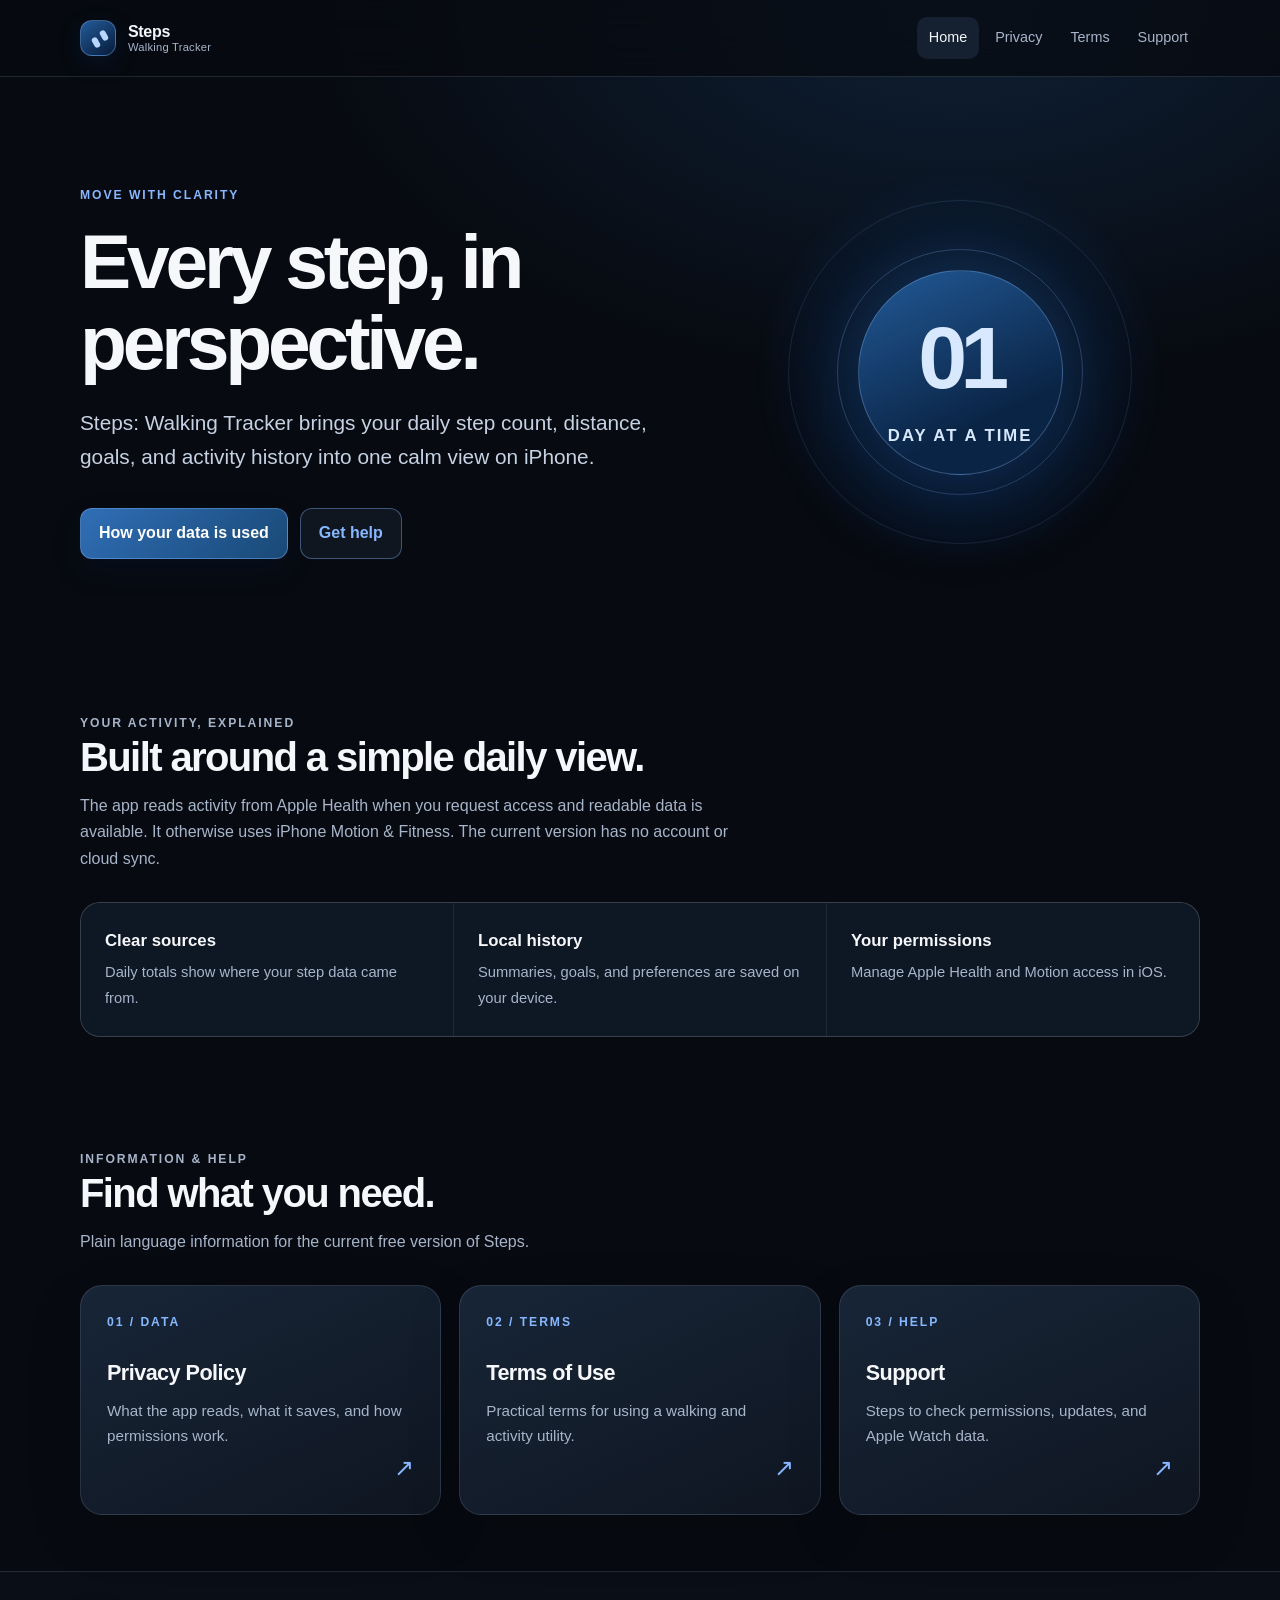
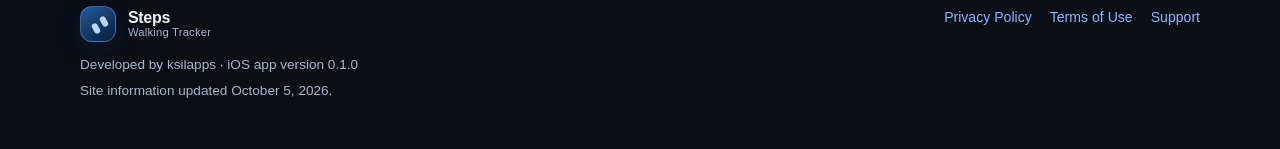
==== index.html @ d7ad8ef1 "Add initial HTML, CSS, and support files for Steps: Walking Tracker" ====
<!doctype html>
<html lang="en"><head>
<meta charset="utf-8"><meta name="viewport" content="width=device-width, initial-scale=1">
<meta name="theme-color" content="#070a10"><meta name="description" content="Steps: Walking Tracker helps you view daily activity, goals, and history. Find privacy, terms, and support information.">
<meta property="og:type" content="website"><meta property="og:title" content="Steps: Walking Tracker"><meta property="og:description" content="A clear view of your steps, goals, and activity history. Privacy, terms, and support."><meta property="og:url" content="https://ksilapps.github.io/stepstracker-legal/">
<title>Steps: Walking Tracker — Privacy &amp; Support</title><link rel="canonical" href="https://ksilapps.github.io/stepstracker-legal/"><link rel="stylesheet" href="styles.css">
</head><body><a class="skip" href="#main">Skip to content</a>
<header class="site-header"><div class="wrap header-inner"><a class="brand" href="index.html" aria-label="Steps: Walking Tracker home"><span class="brand-mark" aria-hidden="true"></span><span>Steps<small>Walking Tracker</small></span></a><nav class="nav" aria-label="Main navigation"><a href="index.html" aria-current="page">Home</a><a href="privacy-policy.html">Privacy</a><a href="terms-of-use.html">Terms</a><a href="support.html">Support</a></nav></div></header>
<main id="main"><section class="hero"><div class="wrap hero-grid"><div><p class="eyebrow">Move with clarity</p><h1>Every step, in perspective.</h1><p class="lead">Steps: Walking Tracker brings your daily step count, distance, goals, and activity history into one calm view on iPhone.</p><div class="actions"><a class="button" href="privacy-policy.html">How your data is used</a><a class="button secondary" href="support.html">Get help</a></div></div><div class="hero-visual" aria-hidden="true"><div class="orb">01<span>day at a time</span></div></div></div></section>
<section class="section"><div class="wrap"><div class="section-heading"><p class="eyebrow">Your activity, explained</p><h2>Built around a simple daily view.</h2><p>The app reads activity from Apple Health when you request access and readable data is available. It otherwise uses iPhone Motion &amp; Fitness. The current version has no account or cloud sync.</p></div><div class="trust-strip"><div><strong>Clear sources</strong><span>Daily totals show where your step data came from.</span></div><div><strong>Local history</strong><span>Summaries, goals, and preferences are saved on your device.</span></div><div><strong>Your permissions</strong><span>Manage Apple Health and Motion access in iOS.</span></div></div></div></section>
<section class="section"><div class="wrap"><div class="section-heading"><p class="eyebrow">Information &amp; help</p><h2>Find what you need.</h2><p>Plain language information for the current free version of Steps.</p></div><div class="card-grid"><a class="card" href="privacy-policy.html"><span class="number">01 / DATA</span><h3>Privacy Policy</h3><p>What the app reads, what it saves, and how permissions work.</p><span class="arrow" aria-hidden="true">↗</span></a><a class="card" href="terms-of-use.html"><span class="number">02 / TERMS</span><h3>Terms of Use</h3><p>Practical terms for using a walking and activity utility.</p><span class="arrow" aria-hidden="true">↗</span></a><a class="card" href="support.html"><span class="number">03 / HELP</span><h3>Support</h3><p>Steps to check permissions, updates, and Apple Watch data.</p><span class="arrow" aria-hidden="true">↗</span></a></div></div></section></main>
<footer class="site-footer"><div class="wrap footer-inner"><div><a class="brand" href="index.html"><span class="brand-mark" aria-hidden="true"></span><span>Steps<small>Walking Tracker</small></span></a><p>Developed by ksilapps · iOS app version 0.1.0</p><p>Site information updated October 5, 2026.</p></div><nav class="footer-links" aria-label="Footer navigation"><a href="privacy-policy.html">Privacy Policy</a><a href="terms-of-use.html">Terms of Use</a><a href="support.html">Support</a></nav></div></footer>
</body></html>
---- styles.css ----
:root{color-scheme:dark;--bg:#070a10;--surface:#101722;--raised:#172130;--line:rgba(176,195,224,.16);--text:#f5f7fa;--muted:#a7b5ca;--blue:#86b7ff;--blue-deep:#4b88e6;--max:1120px;font-family:Inter,-apple-system,BlinkMacSystemFont,"Segoe UI",sans-serif;font-synthesis:none}
*{box-sizing:border-box}html{scroll-behavior:smooth}body{margin:0;background:radial-gradient(ellipse 75% 32% at 75% 0%,rgba(35,91,154,.27),transparent 70%),var(--bg);color:var(--text);line-height:1.65}a{color:var(--blue);text-underline-offset:3px}a:hover{color:#c9dfff}a:focus-visible{outline:2px solid var(--blue);outline-offset:4px;border-radius:4px}.skip{position:absolute;top:-80px;left:16px;z-index:10;padding:10px 14px;background:var(--raised)}.skip:focus{top:12px}.wrap{width:min(var(--max),calc(100% - 40px));margin-inline:auto}.site-header{border-bottom:1px solid var(--line);background:rgba(7,10,16,.72);backdrop-filter:blur(18px);-webkit-backdrop-filter:blur(18px)}.header-inner{min-height:76px;display:flex;align-items:center;justify-content:space-between;gap:20px}.brand{display:inline-flex;align-items:center;gap:12px;color:var(--text);text-decoration:none;font-weight:700;letter-spacing:-.02em;line-height:1.1}.brand:hover{color:var(--text)}.brand-mark{width:36px;height:36px;border:1px solid rgba(134,183,255,.38);border-radius:12px;background:linear-gradient(145deg,#235b9a,#061b38);position:relative;box-shadow:0 8px 24px rgba(15,72,142,.18)}.brand-mark:before,.brand-mark:after{content:"";position:absolute;background:#b8d6ff;border-radius:8px;transform:rotate(-28deg)}.brand-mark:before{width:6px;height:11px;left:12px;top:16px}.brand-mark:after{width:6px;height:11px;left:20px;top:9px}.brand small{display:block;color:var(--muted);font-size:.7rem;font-weight:500;letter-spacing:.02em}.nav{display:flex;flex-wrap:wrap;align-items:center;gap:4px}.nav a{padding:9px 12px;border-radius:10px;color:var(--muted);font-size:.9rem;text-decoration:none}.nav a:hover,.nav a[aria-current="page"]{background:rgba(134,183,255,.1);color:var(--text)}.eyebrow{margin:0 0 16px;color:var(--blue);font-size:.76rem;font-weight:700;letter-spacing:.16em;text-transform:uppercase}.hero{position:relative;padding:90px 0 80px;overflow:hidden}.hero-grid{display:grid;grid-template-columns:minmax(0,1.1fr) minmax(260px,.9fr);align-items:center;gap:54px}.hero h1,.page-heading h1{font-size:clamp(2.5rem,6vw,5rem);letter-spacing:-.055em;line-height:1.05;margin:0 0 23px;max-width:12ch}.hero .lead,.page-heading .lead{font-size:clamp(1.05rem,2vw,1.3rem);color:#c6d2e3;max-width:58ch;margin:0}.hero .actions{display:flex;flex-wrap:wrap;gap:12px;margin-top:34px}.button{display:inline-flex;align-items:center;justify-content:center;min-height:46px;padding:11px 18px;border:1px solid rgba(134,183,255,.4);border-radius:12px;background:linear-gradient(135deg,#306eb6,#194976);color:#fff;font-weight:600;text-decoration:none;box-shadow:0 12px 28px rgba(7,37,77,.2)}.button:hover{color:#fff;background:linear-gradient(135deg,#397ac7,#205888)}.button.secondary{background:rgba(134,183,255,.07);color:var(--blue);box-shadow:none}.hero-visual{aspect-ratio:1;max-width:410px;width:100%;justify-self:center;border-radius:50%;display:grid;place-items:center;background:radial-gradient(circle,rgba(29,77,132,.52) 0 20%,rgba(12,38,73,.35) 50%,transparent 70%);position:relative}.hero-visual:before,.hero-visual:after{content:"";position:absolute;border-radius:50%;border:1px solid rgba(134,183,255,.13)}.hero-visual:before{inset:8%}.hero-visual:after{inset:20%;border-color:rgba(134,183,255,.26)}.hero-visual .orb{width:50%;aspect-ratio:1;border-radius:50%;display:grid;place-items:center;background:linear-gradient(155deg,#225a98,#0a2445 70%);border:1px solid rgba(155,195,250,.3);box-shadow:0 28px 80px rgba(7,43,95,.35);color:#d8e9ff;font-size:clamp(3rem,8vw,5.5rem);font-weight:700;letter-spacing:-.08em;z-index:1}.hero-visual .orb span{font-size:.19em;letter-spacing:.12em;text-transform:uppercase;font-weight:600;display:block;text-align:center;margin-top:-2.8em}.section{padding:56px 0}.section-heading{max-width:650px;margin-bottom:30px}.section-heading h2{font-size:clamp(1.7rem,3.5vw,2.5rem);letter-spacing:-.04em;line-height:1.2;margin:0 0 12px}.section-heading p{color:var(--muted);margin:0}.card-grid{display:grid;grid-template-columns:repeat(3,1fr);gap:18px}.card,.panel,.article{background:linear-gradient(155deg,rgba(27,42,62,.86),rgba(16,23,34,.95));border:1px solid var(--line);border-radius:22px;box-shadow:0 20px 55px rgba(0,0,0,.13)}.card{display:flex;flex-direction:column;min-height:220px;padding:26px;text-decoration:none;color:var(--text);transition:transform .2s,border-color .2s,background .2s}.card:hover{transform:translateY(-3px);border-color:rgba(134,183,255,.5);color:var(--text)}.card .number{color:var(--blue);font-size:.76rem;font-weight:700;letter-spacing:.16em}.card h3{font-size:1.35rem;letter-spacing:-.025em;margin:23px 0 7px}.card p{color:var(--muted);font-size:.95rem;margin:0}.card .arrow{margin-top:auto;align-self:flex-end;font-size:1.5rem;color:var(--blue)}.trust-strip{display:grid;grid-template-columns:repeat(3,1fr);gap:1px;background:var(--line);border:1px solid var(--line);border-radius:20px;overflow:hidden;margin-top:25px}.trust-strip div{background:#0e1724;padding:24px}.trust-strip strong{display:block;font-size:1.05rem;margin-bottom:4px}.trust-strip span{color:var(--muted);font-size:.92rem}.page-heading{padding:76px 0 44px}.page-heading h1{max-width:none;font-size:clamp(2.5rem,5vw,4.25rem)}.meta{color:var(--muted);font-size:.88rem;margin-top:18px}.content-layout{display:grid;grid-template-columns:220px minmax(0,1fr);align-items:start;gap:40px;padding-bottom:80px}.toc{position:sticky;top:28px;padding:20px 0}.toc h2{font-size:.76rem;letter-spacing:.15em;text-transform:uppercase;color:var(--muted);margin:0 0 12px}.toc a{display:block;padding:7px 0;color:var(--muted);font-size:.9rem;text-decoration:none}.toc a:hover{color:var(--blue)}.article{padding:clamp(24px,5vw,52px)}.article section+section{margin-top:40px;padding-top:38px;border-top:1px solid var(--line)}.article h2{font-size:1.45rem;letter-spacing:-.03em;line-height:1.3;margin:0 0 14px;scroll-margin-top:25px}.article h3{font-size:1.06rem;margin:24px 0 8px}.article p,.article li{color:#c7d2e1}.article p{margin:0 0 15px}.article p:last-child{margin-bottom:0}.article ul{margin:10px 0 18px;padding-left:1.3rem}.article li+li{margin-top:6px}.callout{border-left:3px solid var(--blue-deep);background:rgba(75,136,230,.08);padding:17px 20px;border-radius:0 12px 12px 0}.faq-grid{display:grid;grid-template-columns:repeat(2,1fr);gap:18px;padding-bottom:70px}.faq{padding:28px}.faq h2{font-size:1.15rem;letter-spacing:-.02em;margin:0 0 10px}.faq p{color:#c7d2e1;margin:0}.support-note{padding:28px;margin-bottom:70px}.support-note h2{margin:0 0 10px;font-size:1.4rem}.support-note p{color:var(--muted);margin:0 0 12px}.site-footer{border-top:1px solid var(--line);padding:34px 0 42px;background:#090e17}.footer-inner{display:flex;justify-content:space-between;gap:30px;flex-wrap:wrap}.footer-inner p{color:var(--muted);font-size:.85rem;margin:4px 0}.footer-links{display:flex;gap:18px;flex-wrap:wrap}.footer-links a{font-size:.88rem;text-decoration:none}.fine{font-size:.84rem;color:var(--muted)}@media(max-width:800px){.hero-grid{grid-template-columns:1fr}.hero-visual{max-width:280px;grid-row:1;opacity:.85}.hero{padding:58px 0}.content-layout{display:block}.toc{position:static;padding:0 0 22px}.toc a{display:inline-block;margin-right:16px}.card-grid{grid-template-columns:1fr}.card{min-height:175px}.trust-strip{grid-template-columns:1fr}.faq-grid{grid-template-columns:1fr}}@media(max-width:620px){.wrap{width:min(var(--max),calc(100% - 32px))}.header-inner{align-items:flex-start;flex-direction:column;padding:15px 0 12px;gap:10px}.nav{width:100%;margin-left:-8px}.nav a{padding:8px;font-size:.84rem}.hero-visual{max-width:210px}.hero{padding:42px 0 55px}.section{padding:40px 0}.page-heading{padding:46px 0 32px}.article{border-radius:16px}.faq{padding:22px}}@media(prefers-reduced-motion:reduce){html{scroll-behavior:auto}.card{transition:none}.card:hover{transform:none}}
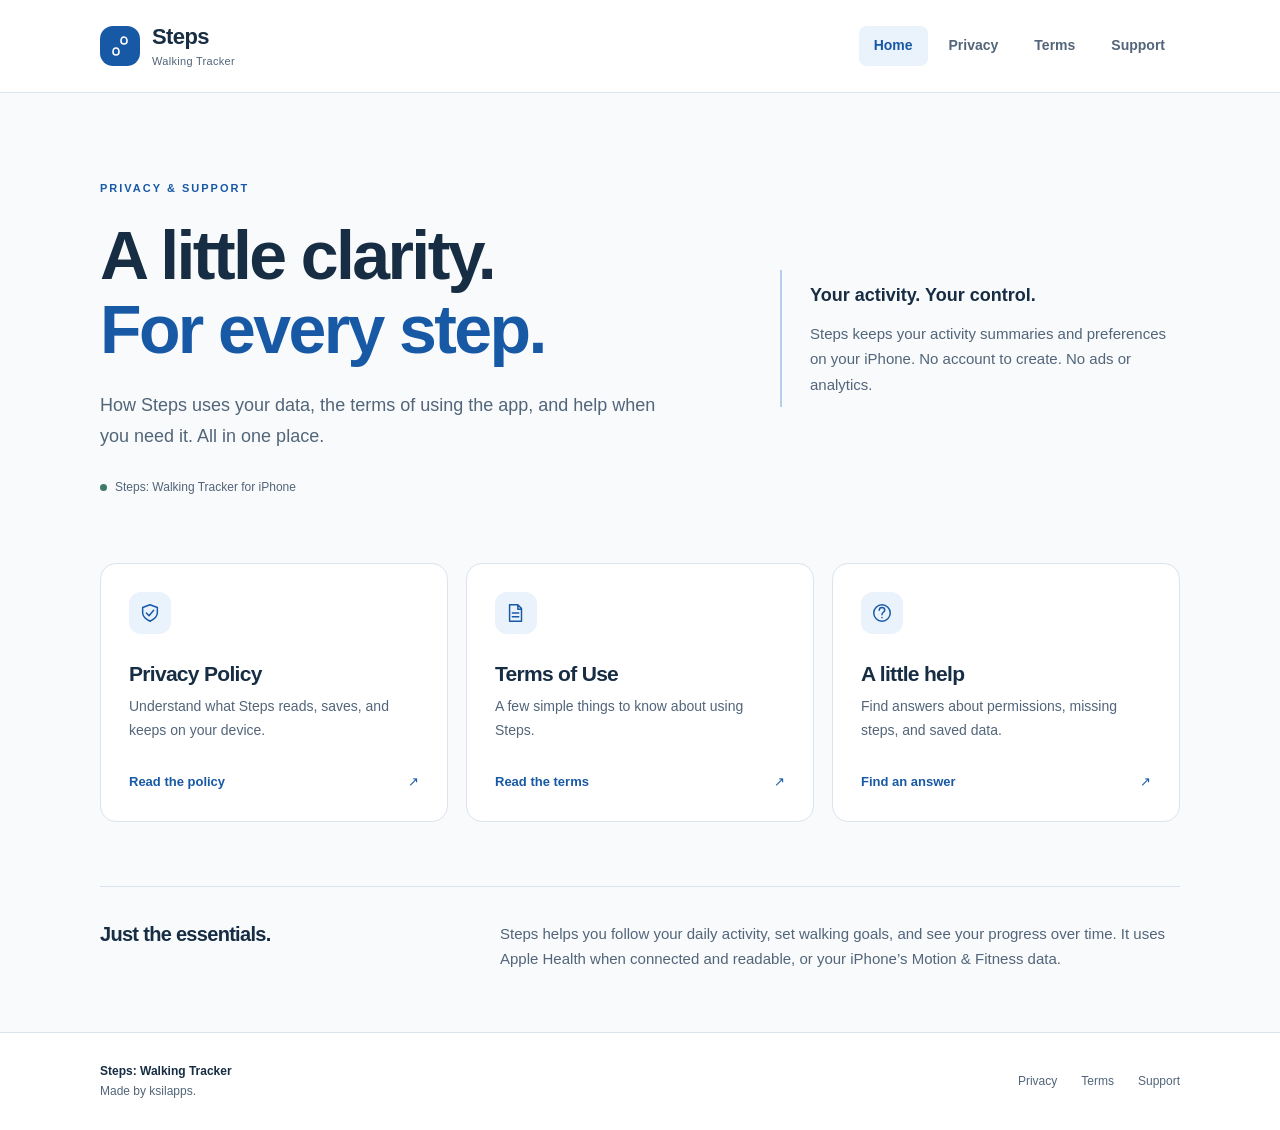
==== commit 667424a6: "Refactor styles and update HTML structure for support and terms of use pages - Updated styles.css to" ====
--- a/index.html
+++ b/index.html
@@ -1,13 +1,48 @@
 <!doctype html>
-<html lang="en"><head>
-<meta charset="utf-8"><meta name="viewport" content="width=device-width, initial-scale=1">
-<meta name="theme-color" content="#070a10"><meta name="description" content="Steps: Walking Tracker helps you view daily activity, goals, and history. Find privacy, terms, and support information.">
-<meta property="og:type" content="website"><meta property="og:title" content="Steps: Walking Tracker"><meta property="og:description" content="A clear view of your steps, goals, and activity history. Privacy, terms, and support."><meta property="og:url" content="https://ksilapps.github.io/stepstracker-legal/">
-<title>Steps: Walking Tracker — Privacy &amp; Support</title><link rel="canonical" href="https://ksilapps.github.io/stepstracker-legal/"><link rel="stylesheet" href="styles.css">
-</head><body><a class="skip" href="#main">Skip to content</a>
-<header class="site-header"><div class="wrap header-inner"><a class="brand" href="index.html" aria-label="Steps: Walking Tracker home"><span class="brand-mark" aria-hidden="true"></span><span>Steps<small>Walking Tracker</small></span></a><nav class="nav" aria-label="Main navigation"><a href="index.html" aria-current="page">Home</a><a href="privacy-policy.html">Privacy</a><a href="terms-of-use.html">Terms</a><a href="support.html">Support</a></nav></div></header>
-<main id="main"><section class="hero"><div class="wrap hero-grid"><div><p class="eyebrow">Move with clarity</p><h1>Every step, in perspective.</h1><p class="lead">Steps: Walking Tracker brings your daily step count, distance, goals, and activity history into one calm view on iPhone.</p><div class="actions"><a class="button" href="privacy-policy.html">How your data is used</a><a class="button secondary" href="support.html">Get help</a></div></div><div class="hero-visual" aria-hidden="true"><div class="orb">01<span>day at a time</span></div></div></div></section>
-<section class="section"><div class="wrap"><div class="section-heading"><p class="eyebrow">Your activity, explained</p><h2>Built around a simple daily view.</h2><p>The app reads activity from Apple Health when you request access and readable data is available. It otherwise uses iPhone Motion &amp; Fitness. The current version has no account or cloud sync.</p></div><div class="trust-strip"><div><strong>Clear sources</strong><span>Daily totals show where your step data came from.</span></div><div><strong>Local history</strong><span>Summaries, goals, and preferences are saved on your device.</span></div><div><strong>Your permissions</strong><span>Manage Apple Health and Motion access in iOS.</span></div></div></div></section>
-<section class="section"><div class="wrap"><div class="section-heading"><p class="eyebrow">Information &amp; help</p><h2>Find what you need.</h2><p>Plain language information for the current free version of Steps.</p></div><div class="card-grid"><a class="card" href="privacy-policy.html"><span class="number">01 / DATA</span><h3>Privacy Policy</h3><p>What the app reads, what it saves, and how permissions work.</p><span class="arrow" aria-hidden="true">↗</span></a><a class="card" href="terms-of-use.html"><span class="number">02 / TERMS</span><h3>Terms of Use</h3><p>Practical terms for using a walking and activity utility.</p><span class="arrow" aria-hidden="true">↗</span></a><a class="card" href="support.html"><span class="number">03 / HELP</span><h3>Support</h3><p>Steps to check permissions, updates, and Apple Watch data.</p><span class="arrow" aria-hidden="true">↗</span></a></div></div></section></main>
-<footer class="site-footer"><div class="wrap footer-inner"><div><a class="brand" href="index.html"><span class="brand-mark" aria-hidden="true"></span><span>Steps<small>Walking Tracker</small></span></a><p>Developed by ksilapps · iOS app version 0.1.0</p><p>Site information updated October 5, 2026.</p></div><nav class="footer-links" aria-label="Footer navigation"><a href="privacy-policy.html">Privacy Policy</a><a href="terms-of-use.html">Terms of Use</a><a href="support.html">Support</a></nav></div></footer>
-</body></html>
+<html lang="en">
+<head>
+  <meta charset="utf-8">
+  <meta name="viewport" content="width=device-width, initial-scale=1">
+  <meta name="theme-color" content="#f8fafc">
+  <meta name="description" content="Privacy, terms, and practical help for Steps: Walking Tracker on iPhone.">
+  <meta property="og:type" content="website">
+  <meta property="og:title" content="Privacy & support — Steps: Walking Tracker">
+  <meta property="og:description" content="Privacy, terms, and practical help for Steps: Walking Tracker on iPhone.">
+  <meta property="og:url" content="https://ksilapps.github.io/stepstracker-legal/">
+  <title>Privacy & support — Steps: Walking Tracker</title>
+  <link rel="canonical" href="https://ksilapps.github.io/stepstracker-legal/">
+  <link rel="stylesheet" href="styles.css">
+</head>
+<body>
+  <a class="skip" href="#main">Skip to content</a>
+  <header class="site-header">
+    <div class="wrap header-inner">
+      <a class="brand" href="index.html" aria-label="Steps: Walking Tracker home"><span class="brand-mark"><svg viewBox="0 0 24 24" fill="none" stroke="currentColor" stroke-width="1.6" stroke-linecap="round" stroke-linejoin="round" aria-hidden="true"><path d="M8 14c-2 0-3 2-3 4s1 3 3 3 3-1 3-3-1-4-3-4Zm8-11c-2 0-3 2-3 4s1 3 3 3 3-1 3-3-1-4-3-4Z"/></svg></span><span>Steps<small>Walking Tracker</small></span></a>
+      <nav class="nav" aria-label="Main navigation">
+        <a href="index.html" aria-current="page">Home</a>
+        <a href="privacy-policy.html">Privacy</a>
+        <a href="terms-of-use.html">Terms</a>
+        <a href="support.html">Support</a>
+      </nav>
+    </div>
+  </header>
+  <main id="main" class="wrap">
+    <section class="hero">
+      <div><p class="eyebrow">Privacy &amp; support</p><h1>A little clarity.<br><span>For every step.</span></h1><p class="lead">How Steps uses your data, the terms of using the app, and help when you need it. All in one place.</p><span class="tag">Steps: Walking Tracker for iPhone</span></div>
+      <aside class="hero-note"><strong>Your activity. Your control.</strong><p>Steps keeps your activity summaries and preferences on your iPhone. No account to create. No ads or analytics.</p></aside>
+    </section>
+    <section class="cards" aria-label="Information and help">
+      <a class="card" href="privacy-policy.html"><span class="card-icon"><svg viewBox="0 0 24 24" fill="none" stroke="currentColor" stroke-width="1.6" stroke-linecap="round" stroke-linejoin="round" aria-hidden="true"><path d="m12 3 8 3v6c0 5-8 9-8 9s-8-4-8-9V6l8-3Z"/><path d="m8 12 3 3 5-6"/></svg></span><h2>Privacy Policy</h2><p>Understand what Steps reads, saves, and keeps on your device.</p><span class="card-label">Read the policy<span aria-hidden="true">↗</span></span></a>
+      <a class="card" href="terms-of-use.html"><span class="card-icon"><svg viewBox="0 0 24 24" fill="none" stroke="currentColor" stroke-width="1.6" stroke-linecap="round" stroke-linejoin="round" aria-hidden="true"><path d="M7 3h7l4 4v14H5V3h2Zm7 0v5h4M8 12h7M8 16h7"/></svg></span><h2>Terms of Use</h2><p>A few simple things to know about using Steps.</p><span class="card-label">Read the terms<span aria-hidden="true">↗</span></span></a>
+      <a class="card" href="support.html"><span class="card-icon"><svg viewBox="0 0 24 24" fill="none" stroke="currentColor" stroke-width="1.6" stroke-linecap="round" stroke-linejoin="round" aria-hidden="true"><circle cx="12" cy="12" r="9"/><path d="M9 9a3 3 0 0 1 6 0c0 2-3 2-3 5m0 3v.1"/></svg></span><h2>A little help</h2><p>Find answers about permissions, missing steps, and saved data.</p><span class="card-label">Find an answer<span aria-hidden="true">↗</span></span></a>
+    </section>
+    <section class="essentials"><h2>Just the essentials.</h2><p>Steps helps you follow your daily activity, set walking goals, and see your progress over time. It uses Apple Health when connected and readable, or your iPhone’s Motion &amp; Fitness data.</p></section>
+  </main>
+  <footer class="site-footer">
+    <div class="wrap footer-inner">
+      <p><strong>Steps: Walking Tracker</strong><br>Made by ksilapps.</p>
+      <nav class="footer-links" aria-label="Footer navigation"><a href="privacy-policy.html">Privacy</a><a href="terms-of-use.html">Terms</a><a href="support.html">Support</a></nav>
+    </div>
+  </footer>
+</body>
+</html>
--- a/styles.css
+++ b/styles.css
@@ -1,2 +1,666 @@
-:root{color-scheme:dark;--bg:#070a10;--surface:#101722;--raised:#172130;--line:rgba(176,195,224,.16);--text:#f5f7fa;--muted:#a7b5ca;--blue:#86b7ff;--blue-deep:#4b88e6;--max:1120px;font-family:Inter,-apple-system,BlinkMacSystemFont,"Segoe UI",sans-serif;font-synthesis:none}
-*{box-sizing:border-box}html{scroll-behavior:smooth}body{margin:0;background:radial-gradient(ellipse 75% 32% at 75% 0%,rgba(35,91,154,.27),transparent 70%),var(--bg);color:var(--text);line-height:1.65}a{color:var(--blue);text-underline-offset:3px}a:hover{color:#c9dfff}a:focus-visible{outline:2px solid var(--blue);outline-offset:4px;border-radius:4px}.skip{position:absolute;top:-80px;left:16px;z-index:10;padding:10px 14px;background:var(--raised)}.skip:focus{top:12px}.wrap{width:min(var(--max),calc(100% - 40px));margin-inline:auto}.site-header{border-bottom:1px solid var(--line);background:rgba(7,10,16,.72);backdrop-filter:blur(18px);-webkit-backdrop-filter:blur(18px)}.header-inner{min-height:76px;display:flex;align-items:center;justify-content:space-between;gap:20px}.brand{display:inline-flex;align-items:center;gap:12px;color:var(--text);text-decoration:none;font-weight:700;letter-spacing:-.02em;line-height:1.1}.brand:hover{color:var(--text)}.brand-mark{width:36px;height:36px;border:1px solid rgba(134,183,255,.38);border-radius:12px;background:linear-gradient(145deg,#235b9a,#061b38);position:relative;box-shadow:0 8px 24px rgba(15,72,142,.18)}.brand-mark:before,.brand-mark:after{content:"";position:absolute;background:#b8d6ff;border-radius:8px;transform:rotate(-28deg)}.brand-mark:before{width:6px;height:11px;left:12px;top:16px}.brand-mark:after{width:6px;height:11px;left:20px;top:9px}.brand small{display:block;color:var(--muted);font-size:.7rem;font-weight:500;letter-spacing:.02em}.nav{display:flex;flex-wrap:wrap;align-items:center;gap:4px}.nav a{padding:9px 12px;border-radius:10px;color:var(--muted);font-size:.9rem;text-decoration:none}.nav a:hover,.nav a[aria-current="page"]{background:rgba(134,183,255,.1);color:var(--text)}.eyebrow{margin:0 0 16px;color:var(--blue);font-size:.76rem;font-weight:700;letter-spacing:.16em;text-transform:uppercase}.hero{position:relative;padding:90px 0 80px;overflow:hidden}.hero-grid{display:grid;grid-template-columns:minmax(0,1.1fr) minmax(260px,.9fr);align-items:center;gap:54px}.hero h1,.page-heading h1{font-size:clamp(2.5rem,6vw,5rem);letter-spacing:-.055em;line-height:1.05;margin:0 0 23px;max-width:12ch}.hero .lead,.page-heading .lead{font-size:clamp(1.05rem,2vw,1.3rem);color:#c6d2e3;max-width:58ch;margin:0}.hero .actions{display:flex;flex-wrap:wrap;gap:12px;margin-top:34px}.button{display:inline-flex;align-items:center;justify-content:center;min-height:46px;padding:11px 18px;border:1px solid rgba(134,183,255,.4);border-radius:12px;background:linear-gradient(135deg,#306eb6,#194976);color:#fff;font-weight:600;text-decoration:none;box-shadow:0 12px 28px rgba(7,37,77,.2)}.button:hover{color:#fff;background:linear-gradient(135deg,#397ac7,#205888)}.button.secondary{background:rgba(134,183,255,.07);color:var(--blue);box-shadow:none}.hero-visual{aspect-ratio:1;max-width:410px;width:100%;justify-self:center;border-radius:50%;display:grid;place-items:center;background:radial-gradient(circle,rgba(29,77,132,.52) 0 20%,rgba(12,38,73,.35) 50%,transparent 70%);position:relative}.hero-visual:before,.hero-visual:after{content:"";position:absolute;border-radius:50%;border:1px solid rgba(134,183,255,.13)}.hero-visual:before{inset:8%}.hero-visual:after{inset:20%;border-color:rgba(134,183,255,.26)}.hero-visual .orb{width:50%;aspect-ratio:1;border-radius:50%;display:grid;place-items:center;background:linear-gradient(155deg,#225a98,#0a2445 70%);border:1px solid rgba(155,195,250,.3);box-shadow:0 28px 80px rgba(7,43,95,.35);color:#d8e9ff;font-size:clamp(3rem,8vw,5.5rem);font-weight:700;letter-spacing:-.08em;z-index:1}.hero-visual .orb span{font-size:.19em;letter-spacing:.12em;text-transform:uppercase;font-weight:600;display:block;text-align:center;margin-top:-2.8em}.section{padding:56px 0}.section-heading{max-width:650px;margin-bottom:30px}.section-heading h2{font-size:clamp(1.7rem,3.5vw,2.5rem);letter-spacing:-.04em;line-height:1.2;margin:0 0 12px}.section-heading p{color:var(--muted);margin:0}.card-grid{display:grid;grid-template-columns:repeat(3,1fr);gap:18px}.card,.panel,.article{background:linear-gradient(155deg,rgba(27,42,62,.86),rgba(16,23,34,.95));border:1px solid var(--line);border-radius:22px;box-shadow:0 20px 55px rgba(0,0,0,.13)}.card{display:flex;flex-direction:column;min-height:220px;padding:26px;text-decoration:none;color:var(--text);transition:transform .2s,border-color .2s,background .2s}.card:hover{transform:translateY(-3px);border-color:rgba(134,183,255,.5);color:var(--text)}.card .number{color:var(--blue);font-size:.76rem;font-weight:700;letter-spacing:.16em}.card h3{font-size:1.35rem;letter-spacing:-.025em;margin:23px 0 7px}.card p{color:var(--muted);font-size:.95rem;margin:0}.card .arrow{margin-top:auto;align-self:flex-end;font-size:1.5rem;color:var(--blue)}.trust-strip{display:grid;grid-template-columns:repeat(3,1fr);gap:1px;background:var(--line);border:1px solid var(--line);border-radius:20px;overflow:hidden;margin-top:25px}.trust-strip div{background:#0e1724;padding:24px}.trust-strip strong{display:block;font-size:1.05rem;margin-bottom:4px}.trust-strip span{color:var(--muted);font-size:.92rem}.page-heading{padding:76px 0 44px}.page-heading h1{max-width:none;font-size:clamp(2.5rem,5vw,4.25rem)}.meta{color:var(--muted);font-size:.88rem;margin-top:18px}.content-layout{display:grid;grid-template-columns:220px minmax(0,1fr);align-items:start;gap:40px;padding-bottom:80px}.toc{position:sticky;top:28px;padding:20px 0}.toc h2{font-size:.76rem;letter-spacing:.15em;text-transform:uppercase;color:var(--muted);margin:0 0 12px}.toc a{display:block;padding:7px 0;color:var(--muted);font-size:.9rem;text-decoration:none}.toc a:hover{color:var(--blue)}.article{padding:clamp(24px,5vw,52px)}.article section+section{margin-top:40px;padding-top:38px;border-top:1px solid var(--line)}.article h2{font-size:1.45rem;letter-spacing:-.03em;line-height:1.3;margin:0 0 14px;scroll-margin-top:25px}.article h3{font-size:1.06rem;margin:24px 0 8px}.article p,.article li{color:#c7d2e1}.article p{margin:0 0 15px}.article p:last-child{margin-bottom:0}.article ul{margin:10px 0 18px;padding-left:1.3rem}.article li+li{margin-top:6px}.callout{border-left:3px solid var(--blue-deep);background:rgba(75,136,230,.08);padding:17px 20px;border-radius:0 12px 12px 0}.faq-grid{display:grid;grid-template-columns:repeat(2,1fr);gap:18px;padding-bottom:70px}.faq{padding:28px}.faq h2{font-size:1.15rem;letter-spacing:-.02em;margin:0 0 10px}.faq p{color:#c7d2e1;margin:0}.support-note{padding:28px;margin-bottom:70px}.support-note h2{margin:0 0 10px;font-size:1.4rem}.support-note p{color:var(--muted);margin:0 0 12px}.site-footer{border-top:1px solid var(--line);padding:34px 0 42px;background:#090e17}.footer-inner{display:flex;justify-content:space-between;gap:30px;flex-wrap:wrap}.footer-inner p{color:var(--muted);font-size:.85rem;margin:4px 0}.footer-links{display:flex;gap:18px;flex-wrap:wrap}.footer-links a{font-size:.88rem;text-decoration:none}.fine{font-size:.84rem;color:var(--muted)}@media(max-width:800px){.hero-grid{grid-template-columns:1fr}.hero-visual{max-width:280px;grid-row:1;opacity:.85}.hero{padding:58px 0}.content-layout{display:block}.toc{position:static;padding:0 0 22px}.toc a{display:inline-block;margin-right:16px}.card-grid{grid-template-columns:1fr}.card{min-height:175px}.trust-strip{grid-template-columns:1fr}.faq-grid{grid-template-columns:1fr}}@media(max-width:620px){.wrap{width:min(var(--max),calc(100% - 32px))}.header-inner{align-items:flex-start;flex-direction:column;padding:15px 0 12px;gap:10px}.nav{width:100%;margin-left:-8px}.nav a{padding:8px;font-size:.84rem}.hero-visual{max-width:210px}.hero{padding:42px 0 55px}.section{padding:40px 0}.page-heading{padding:46px 0 32px}.article{border-radius:16px}.faq{padding:22px}}@media(prefers-reduced-motion:reduce){html{scroll-behavior:auto}.card{transition:none}.card:hover{transform:none}}
+:root {
+  color-scheme:light;
+  --ink:#172d43;
+  --muted:#526579;
+  --blue:#1859a5;
+  --line:#dbe3ec;
+  --paper:#f8fafc;
+  --tint:#eaf2fc;
+  font-family:-apple-system,BlinkMacSystemFont,"Segoe UI",sans-serif;
+  font-synthesis:none
+}
+
+* {
+  box-sizing:border-box
+}
+
+html {
+  scroll-behavior:smooth
+}
+
+body {
+  margin:0;
+  background:var(--paper);
+  color:var(--ink);
+  line-height:1.7
+}
+
+a {
+  color:var(--blue);
+  text-underline-offset:4px
+}
+
+a:hover {
+  text-decoration-thickness:2px
+}
+
+a:focus-visible,summary:focus-visible {
+  outline:3px solid var(--blue);
+  outline-offset:5px;
+  border-radius:4px
+}
+
+.wrap {
+  width:min(1080px,calc(100% - 48px));
+  margin:auto
+}
+
+.skip {
+  position:absolute;
+  left:20px;
+  top:-100px;
+  padding:10px 18px;
+  background:white;
+  z-index:5
+}
+
+.skip:focus {
+  top:10px
+}
+
+.site-header {
+  background:#fff;
+  border-bottom:1px solid var(--line)
+}
+
+.header-inner {
+  display:flex;
+  align-items:center;
+  justify-content:space-between;
+  min-height:92px;
+  gap:24px
+}
+
+.brand {
+  display:inline-flex;
+  align-items:center;
+  gap:12px;
+  text-decoration:none;
+  color:var(--ink);
+  font-size:22px;
+  font-weight:750;
+  letter-spacing:-.6px;
+  line-height:1.2
+}
+
+.brand small {
+  display:block;
+  font-size:11px;
+  color:var(--muted);
+  letter-spacing:.3px;
+  font-weight:500;
+  margin-top:4px
+}
+
+.brand-mark {
+  width:40px;
+  height:40px;
+  display:grid;
+  place-items:center;
+  background:var(--blue);
+  border-radius:13px;
+  color:white
+}
+
+.brand-mark svg {
+  width:24px;
+  height:24px
+}
+
+.nav {
+  display:flex;
+  gap:6px
+}
+
+.nav a {
+  color:var(--muted);
+  text-decoration:none;
+  padding:8px 15px;
+  font-size:14px;
+  font-weight:600;
+  border-radius:8px
+}
+
+.nav a:hover,.nav a[aria-current=page] {
+  background:var(--tint);
+  color:var(--blue)
+}
+
+.eyebrow {
+  font-size:11px;
+  letter-spacing:2px;
+  text-transform:uppercase;
+  font-weight:750;
+  color:var(--blue);
+  margin:0 0 20px
+}
+
+h1,h2,h3,p {
+  margin-top:0
+}
+
+h1 {
+  font-size:clamp(40px,6vw,68px);
+  line-height:1.09;
+  letter-spacing:-2.6px;
+  font-weight:650;
+  margin-bottom:24px
+}
+
+h2 {
+  font-size:26px;
+  line-height:1.3;
+  letter-spacing:-.7px
+}
+
+.lead {
+  font-size:18px;
+  color:var(--muted);
+  max-width:580px;
+  line-height:1.75;
+  margin-bottom:0
+}
+
+.hero {
+  padding:86px 0 64px;
+  display:grid;
+  grid-template-columns:1.5fr 1fr;
+  gap:80px;
+  align-items:center
+}
+
+.hero h1 span {
+  color:var(--blue)
+}
+
+.hero-note {
+  border-left:2px solid #b7cde9;
+  padding:10px 0 10px 28px
+}
+
+.hero-note p {
+  font-size:15px;
+  color:var(--muted);
+  margin:10px 0 0
+}
+
+.hero-note strong {
+  font-size:18px;
+  font-weight:600
+}
+
+.tag {
+  display:inline-flex;
+  align-items:center;
+  gap:8px;
+  font-size:12px;
+  color:var(--muted);
+  margin-top:24px
+}
+
+.tag:before {
+  content:"";
+  width:7px;
+  height:7px;
+  background:#3d7b65;
+  border-radius:50%
+}
+
+.cards {
+  display:grid;
+  grid-template-columns:repeat(3,1fr);
+  gap:18px;
+  padding-bottom:64px
+}
+
+.card {
+  display:flex;
+  flex-direction:column;
+  padding:28px;
+  background:white;
+  border:1px solid var(--line);
+  border-radius:16px;
+  text-decoration:none;
+  color:var(--ink);
+  min-height:245px;
+  transition:border-color .2s,transform .2s
+}
+
+.card:hover {
+  border-color:#749aca;
+  transform:translateY(-3px)
+}
+
+.card-icon {
+  width:42px;
+  height:42px;
+  border-radius:12px;
+  background:var(--tint);
+  display:grid;
+  place-items:center;
+  color:var(--blue);
+  margin-bottom:26px
+}
+
+.card-icon svg {
+  width:22px;
+  height:22px
+}
+
+.card h2 {
+  font-size:21px;
+  margin-bottom:8px
+}
+
+.card p {
+  color:var(--muted);
+  font-size:14px;
+  margin:0 15px 28px 0
+}
+
+.card-label {
+  font-size:13px;
+  color:var(--blue);
+  font-weight:650;
+  margin-top:auto;
+  display:flex;
+  justify-content:space-between
+}
+
+.essentials {
+  border-top:1px solid var(--line);
+  padding:34px 0 60px;
+  display:grid;
+  grid-template-columns:1fr 2fr;
+  gap:60px
+}
+
+.essentials h2 {
+  font-size:20px
+}
+
+.essentials p {
+  color:var(--muted);
+  font-size:15px;
+  margin:0
+}
+
+.page-heading {
+  padding:60px 0 40px
+}
+
+.breadcrumb {
+  display:inline-block;
+  font-size:13px;
+  text-decoration:none;
+  color:var(--muted);
+  margin-bottom:30px
+}
+
+.page-heading h1 {
+  font-size:clamp(38px,5vw,54px);
+  letter-spacing:-1.8px
+}
+
+.meta {
+  font-size:12px;
+  color:var(--muted);
+  margin:20px 0 0
+}
+
+.document {
+  display:grid;
+  grid-template-columns:220px minmax(0,1fr);
+  gap:60px;
+  padding-bottom:76px;
+  align-items:start
+}
+
+.toc {
+  position:sticky;
+  top:28px;
+  padding-top:24px
+}
+
+.toc h2 {
+  font-size:11px;
+  text-transform:uppercase;
+  letter-spacing:1.5px;
+  color:var(--muted);
+  margin-bottom:14px
+}
+
+.toc a {
+  display:block;
+  font-size:13px;
+  color:var(--muted);
+  padding:7px 0;
+  text-decoration:none
+}
+
+.toc a:hover {
+  color:var(--blue)
+}
+
+.article {
+  min-width:0;
+  background:white;
+  border:1px solid var(--line);
+  border-radius:16px;
+  padding:36px 40px
+}
+
+.summary-box {
+  background:var(--tint);
+  padding:22px 24px;
+  border-radius:10px;
+  margin-bottom:32px
+}
+
+.summary-box p {
+  margin:0;
+  color:var(--ink)
+}
+
+.summary-box strong {
+  display:block;
+  margin-bottom:5px;
+  color:var(--blue)
+}
+
+.article section {
+  scroll-margin-top:28px
+}
+
+.article section+section {
+  border-top:1px solid var(--line);
+  margin-top:28px;
+  padding-top:28px
+}
+
+.article h2 {
+  font-size:21px;
+  margin-bottom:12px
+}
+
+.article p,.article li {
+  font-size:15px;
+  color:var(--muted)
+}
+
+.article p {
+  margin-bottom:14px
+}
+
+.article p:last-child {
+  margin-bottom:0
+}
+
+.article ul {
+  padding-left:20px
+}
+
+.article li+li {
+  margin-top:8px
+}
+
+.support-layout {
+  display:grid;
+  grid-template-columns:1fr 2fr;
+  gap:60px;
+  padding-bottom:76px;
+  align-items:start
+}
+
+.help-card {
+  background:var(--tint);
+  border-radius:14px;
+  padding:28px
+}
+
+.help-card h2 {
+  font-size:20px
+}
+
+.help-card p {
+  font-size:14px;
+  color:var(--muted);
+  margin-bottom:0
+}
+
+.help-card .eyebrow {
+  font-size:11px;
+  color:var(--blue);
+  margin-bottom:20px
+}
+
+.faq {
+  border-top:1px solid var(--line)
+}
+
+.faq details {
+  border-bottom:1px solid var(--line);
+  padding:0 4px
+}
+
+.faq summary {
+  cursor:pointer;
+  list-style:none;
+  font-size:17px;
+  font-weight:600;
+  display:flex;
+  justify-content:space-between;
+  gap:24px;
+  padding:22px 0;
+  line-height:1.5
+}
+
+.faq summary::-webkit-details-marker {
+  display:none
+}
+
+.faq summary:after {
+  content:"+";
+  font-size:22px;
+  font-weight:400;
+  color:var(--blue)
+}
+
+.faq details[open] summary:after {
+  content:"−"
+}
+
+.faq p {
+  font-size:15px;
+  color:var(--muted);
+  padding-right:28px;
+  margin:0 0 22px
+}
+
+.site-footer {
+  border-top:1px solid var(--line);
+  background:#fff;
+  padding:28px 0
+}
+
+.footer-inner {
+  display:flex;
+  justify-content:space-between;
+  align-items:center;
+  gap:24px
+}
+
+.footer-inner p {
+  font-size:12px;
+  color:var(--muted);
+  margin:0
+}
+
+.footer-inner strong {
+  color:var(--ink);
+  font-weight:600
+}
+
+.footer-links {
+  display:flex;
+  gap:24px
+}
+
+.footer-links a {
+  font-size:12px;
+  color:var(--muted);
+  text-decoration:none
+}
+
+@media(max-width:800px) {
+  .hero {
+    gap:35px;
+    grid-template-columns:1.4fr 1fr
+  }
+  .document {
+    grid-template-columns:160px minmax(0,1fr);
+    gap:26px
+  }
+  .article {
+    padding:28px
+  }
+  .cards {
+    gap:12px
+  }
+  .card {
+    padding:22px
+  }
+  .support-layout {
+    gap:30px
+  }
+  .essentials {
+    gap:30px
+  }
+}
+
+@media(max-width:600px) {
+  .wrap {
+    width:calc(100% - 36px)
+  }
+  .header-inner {
+    flex-direction:column;
+    align-items:flex-start;
+    padding:20px 0 12px;
+    gap:18px
+  }
+  .nav {
+    width:100%;
+    justify-content:space-between;
+    gap:0
+  }
+  .nav a {
+    padding:8px 12px
+  }
+  .hero {
+    grid-template-columns:1fr;
+    padding:44px 0 32px;
+    gap:28px
+  }
+  h1 {
+    letter-spacing:-1.6px
+  }
+  .hero-note {
+    padding-left:20px
+  }
+  .cards {
+    grid-template-columns:1fr;
+    padding-bottom:36px
+  }
+  .card {
+    min-height:0;
+    padding:24px
+  }
+  .card-icon {
+    margin-bottom:20px
+  }
+  .card p {
+    margin-bottom:20px
+  }
+  .essentials {
+    grid-template-columns:1fr;
+    gap:8px;
+    padding-bottom:38px
+  }
+  .page-heading {
+    padding:30px 0
+  }
+  .lead {
+    font-size:16px
+  }
+  .document,.support-layout {
+    grid-template-columns:1fr;
+    gap:24px;
+    padding-bottom:40px
+  }
+  .toc {
+    position:static;
+    padding-top:0
+  }
+  .toc a {
+    display:inline-block;
+    margin-right:16px;
+    padding:6px 0
+  }
+  .article {
+    padding:24px 20px
+  }
+  .summary-box {
+    padding:18px
+  }
+  .footer-inner {
+    flex-direction:column;
+    align-items:flex-start;
+    gap:16px
+  }
+  .faq summary {
+    font-size:16px
+  }
+  .breadcrumb {
+    margin-bottom:24px
+  }
+}
+
+@media(prefers-reduced-motion:reduce) {
+  html {
+    scroll-behavior:auto
+  }
+  .card {
+    transition:none
+  }
+  .card:hover {
+    transform:none
+  }
+}
+
+@media print {
+  .site-header,.site-footer,.toc,.skip,.breadcrumb {
+    display:none
+  }
+  .wrap {
+    width:100%
+  }
+  .document {
+    display:block
+  }
+  .page-heading {
+    padding:0 0 20px
+  }
+  body,.article {
+    background:white
+  }
+  .article {
+    border:0;
+    padding:0
+  }
+  .article section {
+    break-inside:avoid
+  }
+  h1 {
+    font-size:32px
+  }
+}
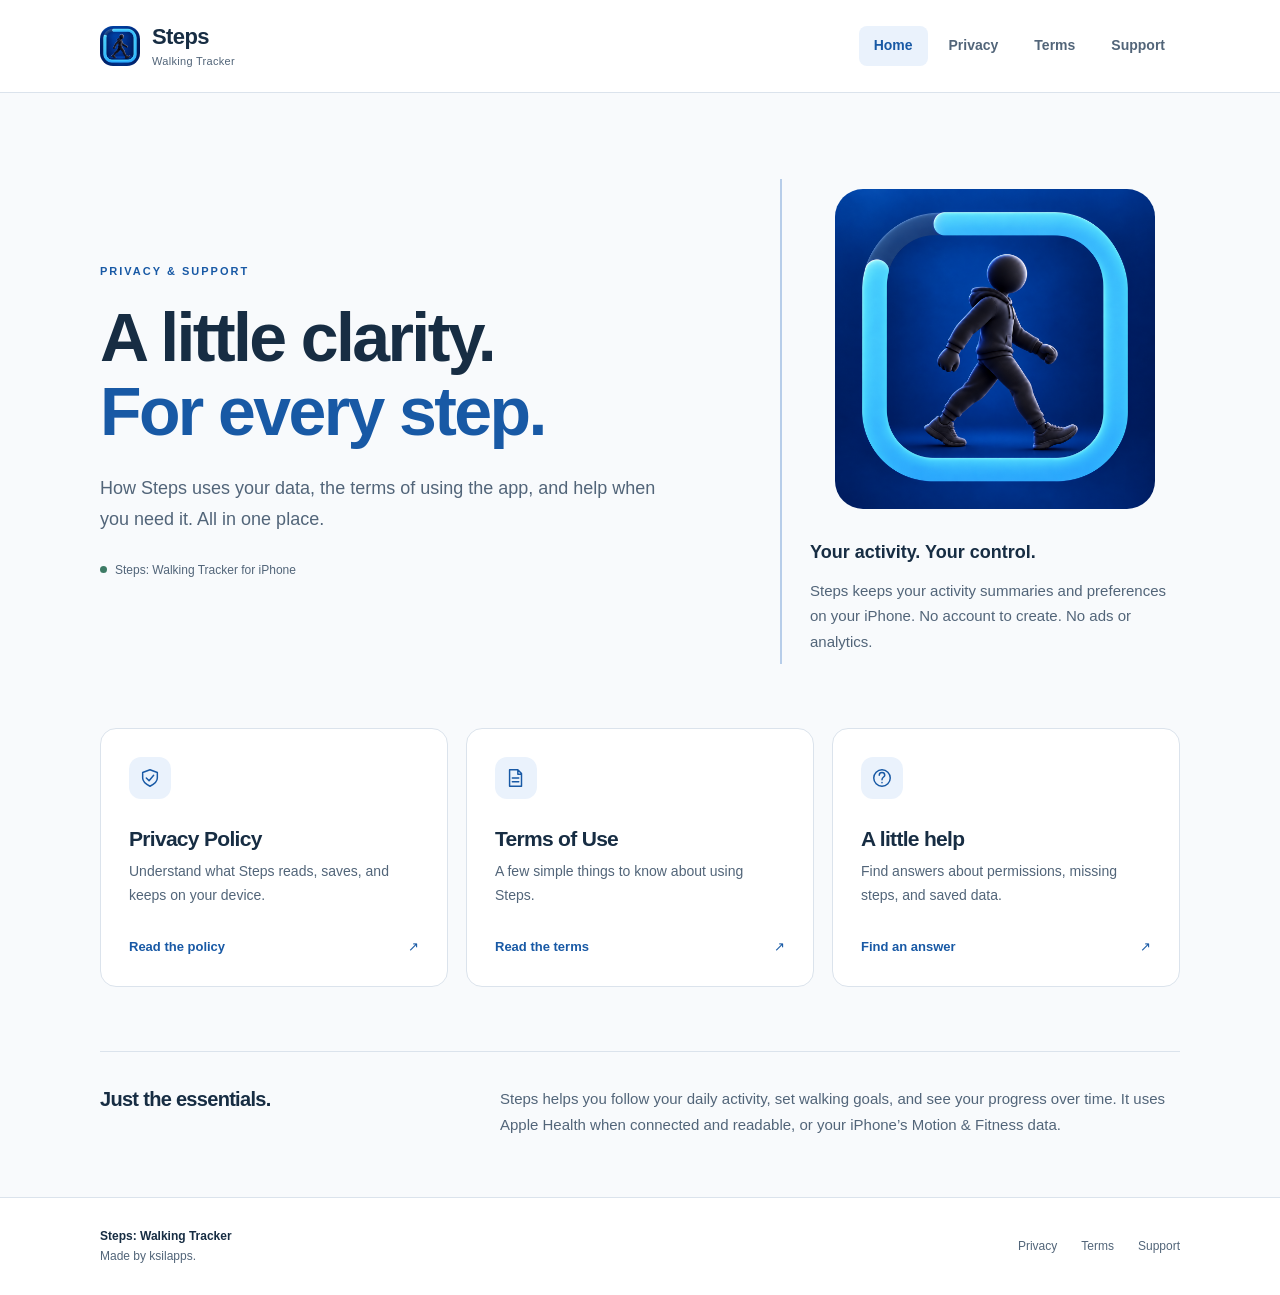
==== commit 46275fd1: "Add steps icon and update HTML files with contact information and icons" ====
--- a/index.html
+++ b/index.html
@@ -11,13 +11,15 @@
   <meta property="og:url" content="https://ksilapps.github.io/stepstracker-legal/">
   <title>Privacy & support — Steps: Walking Tracker</title>
   <link rel="canonical" href="https://ksilapps.github.io/stepstracker-legal/">
+  <link rel="icon" type="image/png" href="steps-icon.png">
+  <link rel="apple-touch-icon" href="steps-icon.png">
   <link rel="stylesheet" href="styles.css">
 </head>
 <body>
   <a class="skip" href="#main">Skip to content</a>
   <header class="site-header">
     <div class="wrap header-inner">
-      <a class="brand" href="index.html" aria-label="Steps: Walking Tracker home"><span class="brand-mark"><svg viewBox="0 0 24 24" fill="none" stroke="currentColor" stroke-width="1.6" stroke-linecap="round" stroke-linejoin="round" aria-hidden="true"><path d="M8 14c-2 0-3 2-3 4s1 3 3 3 3-1 3-3-1-4-3-4Zm8-11c-2 0-3 2-3 4s1 3 3 3 3-1 3-3-1-4-3-4Z"/></svg></span><span>Steps<small>Walking Tracker</small></span></a>
+      <a class="brand" href="index.html" aria-label="Steps: Walking Tracker home"><img class="brand-mark" src="steps-icon.png" alt="" width="40" height="40"><span>Steps<small>Walking Tracker</small></span></a>
       <nav class="nav" aria-label="Main navigation">
         <a href="index.html" aria-current="page">Home</a>
         <a href="privacy-policy.html">Privacy</a>
@@ -29,7 +31,7 @@
   <main id="main" class="wrap">
     <section class="hero">
       <div><p class="eyebrow">Privacy &amp; support</p><h1>A little clarity.<br><span>For every step.</span></h1><p class="lead">How Steps uses your data, the terms of using the app, and help when you need it. All in one place.</p><span class="tag">Steps: Walking Tracker for iPhone</span></div>
-      <aside class="hero-note"><strong>Your activity. Your control.</strong><p>Steps keeps your activity summaries and preferences on your iPhone. No account to create. No ads or analytics.</p></aside>
+      <aside class="hero-note"><img class="hero-icon" src="steps-icon.png" alt="Steps: Walking Tracker app icon" width="320" height="320"><strong>Your activity. Your control.</strong><p>Steps keeps your activity summaries and preferences on your iPhone. No account to create. No ads or analytics.</p></aside>
     </section>
     <section class="cards" aria-label="Information and help">
       <a class="card" href="privacy-policy.html"><span class="card-icon"><svg viewBox="0 0 24 24" fill="none" stroke="currentColor" stroke-width="1.6" stroke-linecap="round" stroke-linejoin="round" aria-hidden="true"><path d="m12 3 8 3v6c0 5-8 9-8 9s-8-4-8-9V6l8-3Z"/><path d="m8 12 3 3 5-6"/></svg></span><h2>Privacy Policy</h2><p>Understand what Steps reads, saves, and keeps on your device.</p><span class="card-label">Read the policy<span aria-hidden="true">↗</span></span></a>
--- a/styles.css
+++ b/styles.css
@@ -95,16 +95,17 @@
 .brand-mark {
   width:40px;
   height:40px;
-  display:grid;
-  place-items:center;
-  background:var(--blue);
+  display:block;
   border-radius:13px;
-  color:white
-}
-
-.brand-mark svg {
-  width:24px;
-  height:24px
+  object-fit:cover
+}
+
+.hero-icon {
+  display:block;
+  width:min(100%,320px);
+  height:auto;
+  border-radius:28px;
+  margin:0 auto 28px
 }
 
 .nav {
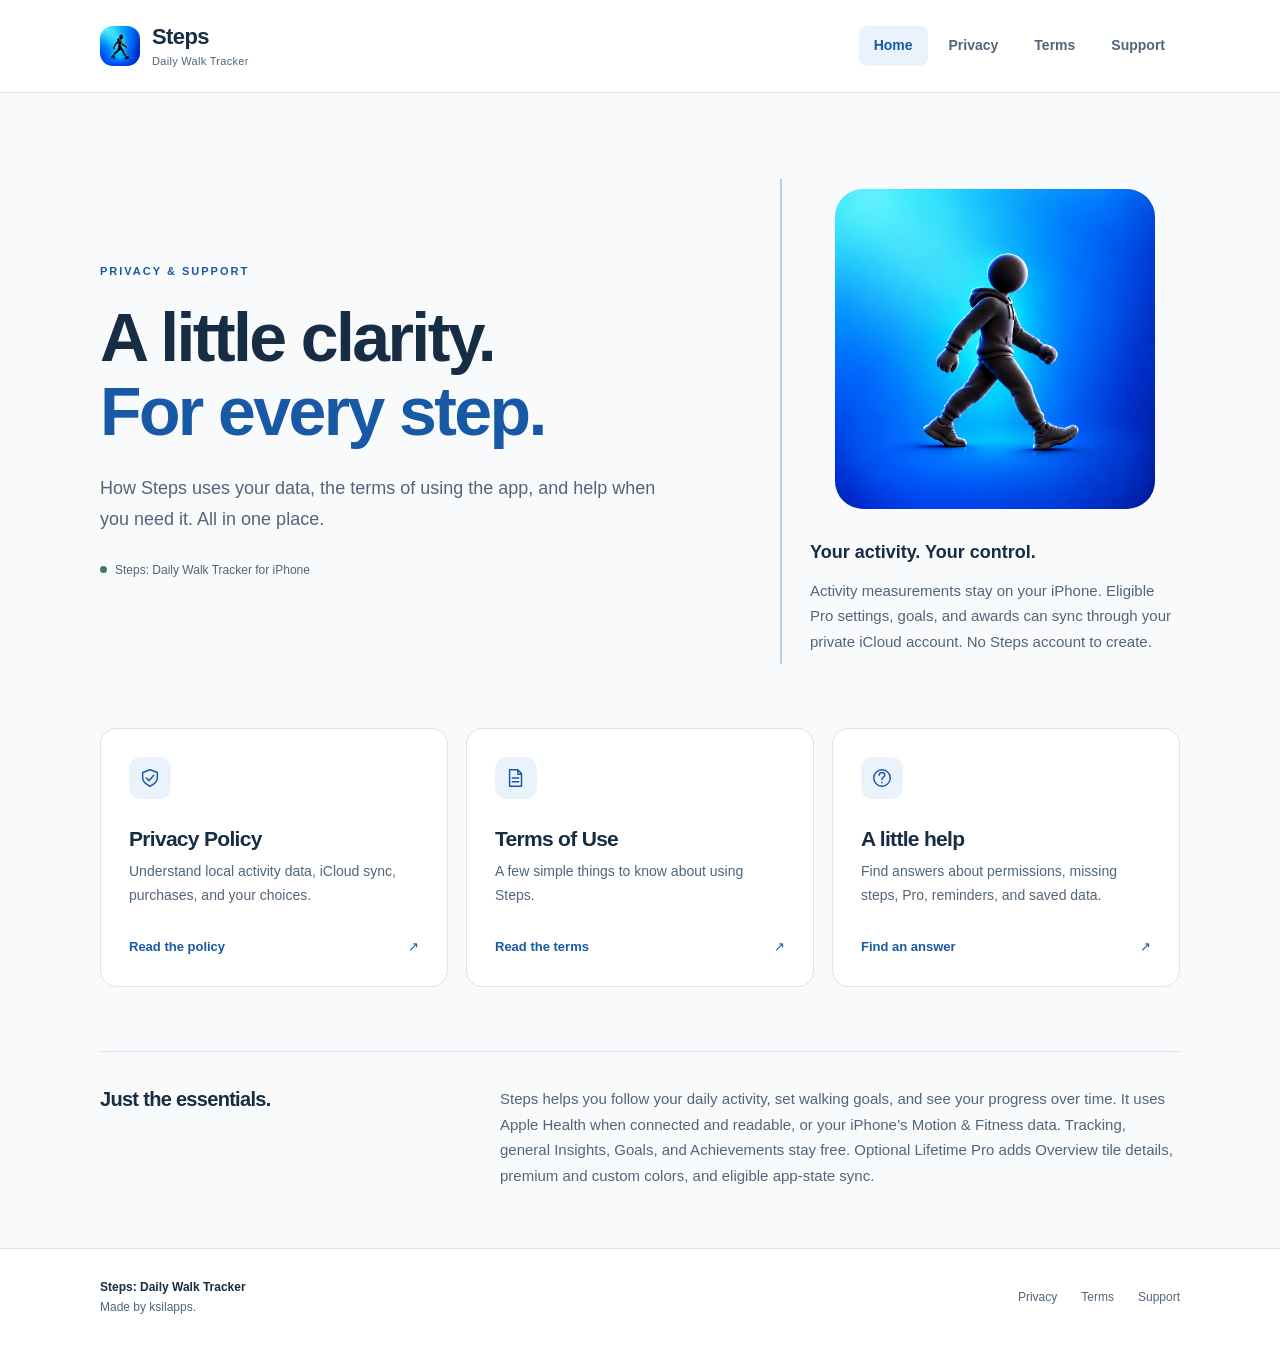
==== commit cefb8dd5: "Update project branding and content for Steps: Daily Walk Tracker, including changes to HTML metadat" ====
--- a/index.html
+++ b/index.html
@@ -4,12 +4,12 @@
   <meta charset="utf-8">
   <meta name="viewport" content="width=device-width, initial-scale=1">
   <meta name="theme-color" content="#f8fafc">
-  <meta name="description" content="Privacy, terms, and practical help for Steps: Walking Tracker on iPhone.">
+  <meta name="description" content="Privacy, terms, and practical help for Steps: Daily Walk Tracker on iPhone.">
   <meta property="og:type" content="website">
-  <meta property="og:title" content="Privacy & support — Steps: Walking Tracker">
-  <meta property="og:description" content="Privacy, terms, and practical help for Steps: Walking Tracker on iPhone.">
+  <meta property="og:title" content="Privacy & support — Steps: Daily Walk Tracker">
+  <meta property="og:description" content="Privacy, terms, and practical help for Steps: Daily Walk Tracker on iPhone.">
   <meta property="og:url" content="https://ksilapps.github.io/stepstracker-legal/">
-  <title>Privacy & support — Steps: Walking Tracker</title>
+  <title>Privacy & support — Steps: Daily Walk Tracker</title>
   <link rel="canonical" href="https://ksilapps.github.io/stepstracker-legal/">
   <link rel="icon" type="image/png" href="steps-icon.png">
   <link rel="apple-touch-icon" href="steps-icon.png">
@@ -19,7 +19,7 @@
   <a class="skip" href="#main">Skip to content</a>
   <header class="site-header">
     <div class="wrap header-inner">
-      <a class="brand" href="index.html" aria-label="Steps: Walking Tracker home"><img class="brand-mark" src="steps-icon.png" alt="" width="40" height="40"><span>Steps<small>Walking Tracker</small></span></a>
+      <a class="brand" href="index.html" aria-label="Steps: Daily Walk Tracker home"><img class="brand-mark" src="steps-icon.png" alt="" width="40" height="40"><span>Steps<small>Daily Walk Tracker</small></span></a>
       <nav class="nav" aria-label="Main navigation">
         <a href="index.html" aria-current="page">Home</a>
         <a href="privacy-policy.html">Privacy</a>
@@ -30,19 +30,19 @@
   </header>
   <main id="main" class="wrap">
     <section class="hero">
-      <div><p class="eyebrow">Privacy &amp; support</p><h1>A little clarity.<br><span>For every step.</span></h1><p class="lead">How Steps uses your data, the terms of using the app, and help when you need it. All in one place.</p><span class="tag">Steps: Walking Tracker for iPhone</span></div>
-      <aside class="hero-note"><img class="hero-icon" src="steps-icon.png" alt="Steps: Walking Tracker app icon" width="320" height="320"><strong>Your activity. Your control.</strong><p>Steps keeps your activity summaries and preferences on your iPhone. No account to create. No ads or analytics.</p></aside>
+      <div><p class="eyebrow">Privacy &amp; support</p><h1>A little clarity.<br><span>For every step.</span></h1><p class="lead">How Steps uses your data, the terms of using the app, and help when you need it. All in one place.</p><span class="tag">Steps: Daily Walk Tracker for iPhone</span></div>
+      <aside class="hero-note"><img class="hero-icon" src="steps-icon.png" alt="Steps: Daily Walk Tracker app icon" width="320" height="320"><strong>Your activity. Your control.</strong><p>Activity measurements stay on your iPhone. Eligible Pro settings, goals, and awards can sync through your private iCloud account. No Steps account to create.</p></aside>
     </section>
     <section class="cards" aria-label="Information and help">
-      <a class="card" href="privacy-policy.html"><span class="card-icon"><svg viewBox="0 0 24 24" fill="none" stroke="currentColor" stroke-width="1.6" stroke-linecap="round" stroke-linejoin="round" aria-hidden="true"><path d="m12 3 8 3v6c0 5-8 9-8 9s-8-4-8-9V6l8-3Z"/><path d="m8 12 3 3 5-6"/></svg></span><h2>Privacy Policy</h2><p>Understand what Steps reads, saves, and keeps on your device.</p><span class="card-label">Read the policy<span aria-hidden="true">↗</span></span></a>
+      <a class="card" href="privacy-policy.html"><span class="card-icon"><svg viewBox="0 0 24 24" fill="none" stroke="currentColor" stroke-width="1.6" stroke-linecap="round" stroke-linejoin="round" aria-hidden="true"><path d="m12 3 8 3v6c0 5-8 9-8 9s-8-4-8-9V6l8-3Z"/><path d="m8 12 3 3 5-6"/></svg></span><h2>Privacy Policy</h2><p>Understand local activity data, iCloud sync, purchases, and your choices.</p><span class="card-label">Read the policy<span aria-hidden="true">↗</span></span></a>
       <a class="card" href="terms-of-use.html"><span class="card-icon"><svg viewBox="0 0 24 24" fill="none" stroke="currentColor" stroke-width="1.6" stroke-linecap="round" stroke-linejoin="round" aria-hidden="true"><path d="M7 3h7l4 4v14H5V3h2Zm7 0v5h4M8 12h7M8 16h7"/></svg></span><h2>Terms of Use</h2><p>A few simple things to know about using Steps.</p><span class="card-label">Read the terms<span aria-hidden="true">↗</span></span></a>
-      <a class="card" href="support.html"><span class="card-icon"><svg viewBox="0 0 24 24" fill="none" stroke="currentColor" stroke-width="1.6" stroke-linecap="round" stroke-linejoin="round" aria-hidden="true"><circle cx="12" cy="12" r="9"/><path d="M9 9a3 3 0 0 1 6 0c0 2-3 2-3 5m0 3v.1"/></svg></span><h2>A little help</h2><p>Find answers about permissions, missing steps, and saved data.</p><span class="card-label">Find an answer<span aria-hidden="true">↗</span></span></a>
+      <a class="card" href="support.html"><span class="card-icon"><svg viewBox="0 0 24 24" fill="none" stroke="currentColor" stroke-width="1.6" stroke-linecap="round" stroke-linejoin="round" aria-hidden="true"><circle cx="12" cy="12" r="9"/><path d="M9 9a3 3 0 0 1 6 0c0 2-3 2-3 5m0 3v.1"/></svg></span><h2>A little help</h2><p>Find answers about permissions, missing steps, Pro, reminders, and saved data.</p><span class="card-label">Find an answer<span aria-hidden="true">↗</span></span></a>
     </section>
-    <section class="essentials"><h2>Just the essentials.</h2><p>Steps helps you follow your daily activity, set walking goals, and see your progress over time. It uses Apple Health when connected and readable, or your iPhone’s Motion &amp; Fitness data.</p></section>
+    <section class="essentials"><h2>Just the essentials.</h2><p>Steps helps you follow your daily activity, set walking goals, and see your progress over time. It uses Apple Health when connected and readable, or your iPhone’s Motion &amp; Fitness data. Tracking, general Insights, Goals, and Achievements stay free. Optional Lifetime Pro adds Overview tile details, premium and custom colors, and eligible app-state sync.</p></section>
   </main>
   <footer class="site-footer">
     <div class="wrap footer-inner">
-      <p><strong>Steps: Walking Tracker</strong><br>Made by ksilapps.</p>
+      <p><strong>Steps: Daily Walk Tracker</strong><br>Made by ksilapps.</p>
       <nav class="footer-links" aria-label="Footer navigation"><a href="privacy-policy.html">Privacy</a><a href="terms-of-use.html">Terms</a><a href="support.html">Support</a></nav>
     </div>
   </footer>
